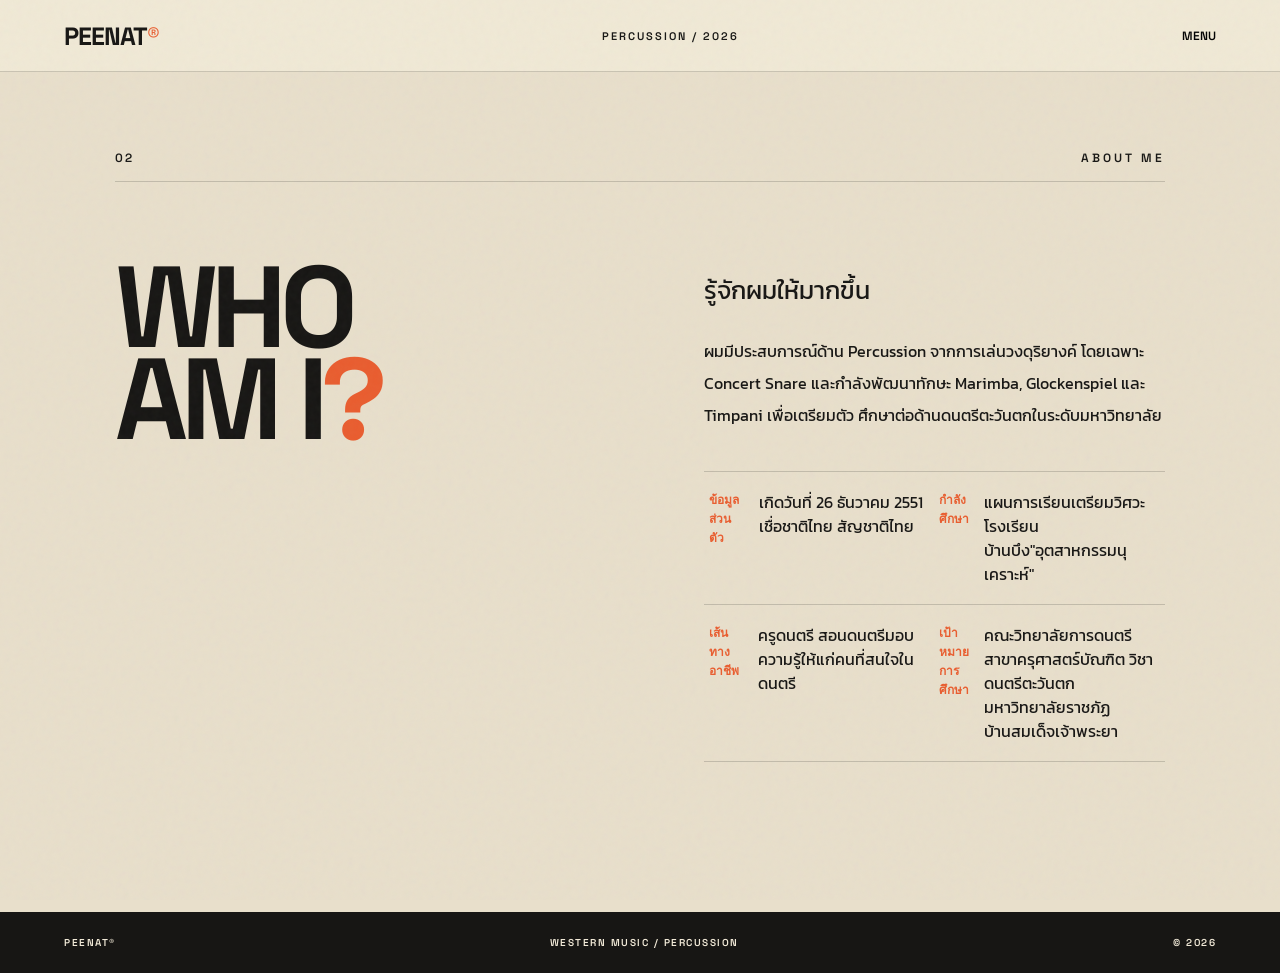
==== about.html @ ece26ba5 "Add files via upload" ====
<!DOCTYPE html>
<html lang="th">
<head>
  <meta charset="UTF-8">
  <meta name="viewport" content="width=device-width, initial-scale=1.0">
  <title>PEENAT — About</title>
  <link rel="preconnect" href="https://fonts.googleapis.com">
  <link rel="preconnect" href="https://fonts.gstatic.com" crossorigin>
  <link href="https://fonts.googleapis.com/css2?family=Kanit:wght@300;400;500;600;700&family=Space+Grotesk:wght@400;500;600;700&display=swap" rel="stylesheet">
  <link rel="stylesheet" href="style.css">
</head>
<body>

  <div class="grain"></div>

  <header class="topbar">
    <a href="index.html" class="brand">PEENAT<span>®</span></a>
    <div class="top-label">PERCUSSION / 2026</div>
    <button class="menu-toggle" aria-label="เปิดเมนู">MENU</button>
  </header>

  <nav class="mobile-nav">
    <a href="index.html">01 / HOME</a>
    <a href="about.html">02 / ABOUT</a>
    <a href="music.html">03 / MUSIC</a>
    <a href="portfolio.html">04 / PORTFOLIO</a>
    <a href="contact.html">05 / CONTACT</a>
  </nav>

  <main>
    <section id="about" class="about section">
      <div class="section-head">
        <span>02</span>
        <p>ABOUT ME</p>
      </div>

      <div class="about-layout">
        <div class="big-word">WHO<br>AM I<span>?</span></div>
        <div class="about-text">
          <p class="lead">
           รู้จักผมให้มากขึ้น 
          </p>
          <p>
            ผมมีประสบการณ์ด้าน Percussion จากการเล่นวงดุริยางค์
            โดยเฉพาะ Concert Snare และกำลังพัฒนาทักษะ
            Marimba, Glockenspiel และ Timpani เพื่อเตรียมตัว
            ศึกษาต่อด้านดนตรีตะวันตกในระดับมหาวิทยาลัย
          </p>

          <div class="facts">
            <div><b>ข้อมูลส่วนตัว</b><span>เกิดวันที่ 26 ธันวาคม 2551
เชื่อชาติไทย สัญชาติไทย</span></div>
            <div><b>กำลังศึกษา</b><span>แผนการเรียนเตรียมวิศวะ
โรงเรียนบ้านบึง"อุตสาหกรรมนุเคราะห์"</span></div>
            <div><b>เส้นทางอาชีพ</b><span>ครูดนตรี สอนดนตรีมอบความรู้ให้แก่คนที่สนใจในดนตรี</span></div>
            <div><b>เป้าหมายการศึกษา</b><span>คณะวิทยาลัยการดนตรี สาขาครุศาสตร์บัณฑิต วิชาดนตรีตะวันตก มหาวิทยาลัยราชภัฏบ้านสมเด็จเจ้าพระยา</span></div>
          </div>
        </div>
      </div>
    </section>
  </main>

  <footer>
    <span>PEENAT®</span>
    <span>WESTERN MUSIC / PERCUSSION</span>
    <span>© 2026</span>
  </footer>

  <script src="script.js"></script>
</body>
</html>
---- style.css ----
@import url('https://fonts.googleapis.com/css2?family=Kanit:wght@300;400;500;600;700&family=Space+Grotesk:wght@400;500;600;700&display=swap');

:root {
  --cream: #f2ead8;
  --paper: #e8dfcb;
  --ink: #171614;
  --orange: #e95d2f;
  --blue: #153e78;
  --line: rgba(23,22,20,.18);
}

* { box-sizing: border-box; margin: 0; padding: 0; }

html { scroll-behavior: smooth; }

body {
  background: var(--cream);
  color: var(--ink);
  font-family: "Kanit", sans-serif;
  overflow-x: hidden;
}

a { color: inherit; text-decoration: none; }

.grain {
  position: fixed;
  inset: 0;
  pointer-events: none;
  z-index: 999;
  opacity: .045;
  background-image: url("data:image/svg+xml,%3Csvg viewBox='0 0 180 180' xmlns='http://www.w3.org/2000/svg'%3E%3Cfilter id='n'%3E%3CfeTurbulence type='fractalNoise' baseFrequency='.8' numOctaves='3' stitchTiles='stitch'/%3E%3C/filter%3E%3Crect width='100%25' height='100%25' filter='url(%23n)' opacity='.8'/%3E%3C/svg%3E");
}

.topbar {
  height: 72px;
  padding: 0 5vw;
  display: flex;
  align-items: center;
  justify-content: space-between;
  border-bottom: 1px solid var(--line);
  position: fixed;
  inset: 0 0 auto;
  z-index: 50;
  background: rgba(242,234,216,.86);
  backdrop-filter: blur(10px);
}

.brand {
  font: 700 25px "Space Grotesk", sans-serif;
  letter-spacing: -1px;
}

.brand span { color: var(--orange); }

.top-label {
  font: 600 11px "Space Grotesk", sans-serif;
  letter-spacing: 2px;
}

.menu-toggle {
  border: 0;
  background: none;
  font: 600 12px "Space Grotesk", sans-serif;
  cursor: pointer;
}

.mobile-nav {
  position: fixed;
  top: 72px;
  right: 5vw;
  z-index: 49;
  display: none;
  flex-direction: column;
  background: var(--ink);
  color: var(--cream);
  padding: 22px;
  gap: 14px;
}

.mobile-nav.open { display: flex; }

.mobile-nav a { font: 600 13px "Space Grotesk", sans-serif; }

.hero {
  min-height: 100vh;
  padding: 130px 5vw 70px;
  display: grid;
  grid-template-columns: 70px 1fr 42%;
  gap: 25px;
  align-items: center;
  position: relative;
}

.hero-number,
.section-head span {
  font: 600 12px "Space Grotesk", sans-serif;
  letter-spacing: 2px;
}

.hero-number { align-self: start; padding-top: 20px; }

.hero-copy { position: relative; z-index: 2; }

.mini-title,
.section-head p {
  font: 600 12px "Space Grotesk", sans-serif;
  letter-spacing: 3px;
}

.hero h1 {
  font: 700 clamp(70px, 10vw, 150px) "Space Grotesk", sans-serif;
  line-height: .78;
  letter-spacing: -8px;
  margin: 24px 0 35px;
}

.hero h1 em {
  font-style: normal;
  color: var(--orange);
  margin-left: 65px;
}

.hero-description {
  max-width: 440px;
  font-size: 17px;
  line-height: 1.8;
}

.circle-link {
  margin-top: 28px;
  display: grid;
  place-items: center;
  width: 92px;
  height: 92px;
  border: 1px solid var(--ink);
  border-radius: 50%;
  font: 600 10px/1.5 "Space Grotesk", sans-serif;
  text-align: center;
  transition: .3s;
}

.circle-link:hover {
  background: var(--orange);
  color: white;
  border-color: var(--orange);
  transform: rotate(-12deg);
}

.portrait-stage {
  position: relative;
  justify-self: end;
  width: min(490px, 100%);
}

.portrait-frame {
  aspect-ratio: .78 / 1;
  overflow: hidden;
  background: var(--blue);
  border: 12px solid var(--ink);
  transform: rotate(3deg);
  box-shadow: 24px 24px 0 var(--orange);
}

.portrait-frame img {
  width: 100%;
  height: 100%;
  object-fit: cover;
  object-position: center top;
  filter: saturate(.8) contrast(1.05);
}

.portrait-caption {
  position: absolute;
  left: -35px;
  bottom: -35px;
  font: 600 10px "Space Grotesk", sans-serif;
  letter-spacing: 2px;
  transform: rotate(-90deg);
}

.stamp {
  position: absolute;
  right: -30px;
  top: 20px;
  background: var(--orange);
  color: white;
  width: 74px;
  height: 74px;
  border-radius: 50%;
  display: grid;
  place-items: center;
  text-align: center;
  font: 700 15px/1 "Space Grotesk", sans-serif;
  transform: rotate(12deg);
  border: 2px dashed white;
}

.hero-note {
  position: absolute;
  right: 2vw;
  bottom: 8vh;
  font: 700 12px/1.15 "Space Grotesk", sans-serif;
  letter-spacing: 2px;
  color: var(--blue);
  transform: rotate(-90deg);
}

.section { padding: 150px 9vw; }

.section-head {
  display: flex;
  align-items: center;
  gap: 18px;
  border-bottom: 1px solid var(--line);
  padding-bottom: 15px;
}

.section-head p { margin-left: auto; }

.about { background: var(--paper); }

.about-layout {
  display: grid;
  grid-template-columns: 1fr 1fr;
  gap: 10vw;
  margin-top: 80px;
  align-items: start;
}

.big-word {
  font: 700 clamp(65px, 9vw, 135px)/.8 "Space Grotesk", sans-serif;
  letter-spacing: -7px;
}

.big-word span { color: var(--orange); }

.about-text { padding-top: 10px; }

.about-text .lead {
  font-size: 25px;
  line-height: 1.5;
  margin-bottom: 25px;
}

.about-text > p:not(.lead) {
  font-size: 16px;
  line-height: 2;
  max-width: 570px;
}

.facts {
  display: grid;
  grid-template-columns: 1fr 1fr;
  border-top: 1px solid var(--line);
  margin-top: 40px;
}

.facts div {
  padding: 18px 5px;
  border-bottom: 1px solid var(--line);
  display: flex;
  gap: 15px;
}

.facts b {
  font: 600 12px "Space Grotesk", sans-serif;
  color: var(--orange);
}

.music {
  background: var(--ink);
  color: var(--cream);
}

.section-head.light { border-color: rgba(242,234,216,.25); }

.music-title {
  margin: 75px 0 90px;
  display: flex;
  justify-content: space-between;
  align-items: end;
}

.music-title h2 {
  font: 700 clamp(65px, 9vw, 135px)/.78 "Space Grotesk", sans-serif;
  letter-spacing: -7px;
}

.music-title h2 span { color: var(--orange); }

.music-circle {
  width: 125px;
  height: 125px;
  border: 1px solid var(--cream);
  border-radius: 50%;
  display: grid;
  place-items: center;
  text-align: center;
  font: 600 12px/1.5 "Space Grotesk", sans-serif;
  transform: rotate(8deg);
}

.instrument-row {
  display: grid;
  grid-template-columns: repeat(3, 1fr);
  border-top: 1px solid rgba(242,234,216,.25);
}

.instrument-row article {
  min-height: 230px;
  padding: 30px;
  border-right: 1px solid rgba(242,234,216,.25);
}

.instrument-row article:last-child { border-right: 0; }

.instrument-row span {
  color: var(--orange);
  font: 600 12px "Space Grotesk", sans-serif;
}

.instrument-row h3 {
  font: 700 35px "Space Grotesk", sans-serif;
  margin: 55px 0 10px;
}

.instrument-row p { color: #c8c1b2; }

.works { background: var(--cream); }

.portfolio-intro {
  max-width: 560px;
  margin-top: 30px;
  font-size: 16px;
  line-height: 1.8;
  color: #625e56;
}

.cert-grid {
  margin-top: 60px;
  display: grid;
  grid-template-columns: 1fr 1fr;
  gap: 45px;
}

.cert-card {
  background: var(--ink);
  color: var(--cream);
  border: 12px solid var(--ink);
  transition: transform .3s, box-shadow .3s;
}

.cert-card:hover {
  transform: rotate(-1deg);
  box-shadow: 16px 16px 0 var(--orange);
}

.cert-frame {
  position: relative;
  aspect-ratio: 4 / 3;
  overflow: hidden;
}

.cert-frame img {
  width: 100%;
  height: 100%;
  object-fit: cover;
  display: block;
  filter: saturate(.85) contrast(1.05);
  transition: transform .5s;
}

.cert-card:hover .cert-frame img { transform: scale(1.04); }

.cert-tag {
  position: absolute;
  top: 14px;
  left: 14px;
  background: var(--orange);
  color: #fff;
  font: 600 10px "Space Grotesk", sans-serif;
  letter-spacing: 1.5px;
  padding: 6px 10px;
}

.cert-body { padding: 24px 26px 30px; }

.cert-no {
  display: block;
  font: 600 11px "Space Grotesk", sans-serif;
  color: var(--orange);
  letter-spacing: 1.5px;
  margin-bottom: 10px;
}

.cert-card h3 {
  font: 700 22px "Space Grotesk", sans-serif;
  line-height: 1.3;
  margin-bottom: 10px;
}

.cert-card p {
  font-size: 14px;
  line-height: 1.7;
  color: #c8c1b2;
}

.quote {
  margin: 120px 0 30px;
  max-width: 850px;
  font-size: clamp(30px, 4vw, 55px);
  line-height: 1.25;
  font-weight: 500;
}

.contact {
  background: var(--orange);
  color: #fff;
  min-height: 80vh;
  padding: 110px 9vw;
  position: relative;
  overflow: hidden;
}

.contact-inner h2 {
  font: 700 clamp(80px, 13vw, 190px)/.78 "Space Grotesk", sans-serif;
  letter-spacing: -9px;
  margin: 40px 0 50px;
}

.contact-inner h2 span { color: var(--ink); }

.email {
  display: inline-block;
  border-bottom: 2px solid white;
  padding-bottom: 5px;
  font: 600 18px "Space Grotesk", sans-serif;
}

.contact-side {
  position: absolute;
  right: 7vw;
  bottom: 8vh;
  font: 700 14px/1.2 "Space Grotesk", sans-serif;
  transform: rotate(-90deg);
}

footer {
  padding: 24px 5vw;
  display: flex;
  justify-content: space-between;
  gap: 15px;
  font: 600 10px "Space Grotesk", sans-serif;
  letter-spacing: 1.5px;
  background: var(--ink);
  color: var(--cream);
}

@media (max-width: 900px) {
  .hero {
    grid-template-columns: 35px 1fr;
    padding-top: 120px;
  }

  .portrait-stage {
    grid-column: 2;
    justify-self: start;
    width: min(380px, 90%);
    margin-top: 45px;
  }

  .hero-note { display: none; }

  .about-layout { grid-template-columns: 1fr; gap: 55px; }

  .music-title { align-items: start; gap: 30px; }

  .instrument-row { grid-template-columns: 1fr; }

  .instrument-row article {
    border-right: 0;
    border-bottom: 1px solid rgba(242,234,216,.25);
  }
}

@media (max-width: 600px) {
  .top-label { display: none; }

  .hero {
    display: block;
    padding-left: 7vw;
    padding-right: 7vw;
  }

  .hero-number { margin-bottom: 35px; }

  .hero h1 {
    font-size: 68px;
    letter-spacing: -5px;
  }

  .hero h1 em { margin-left: 30px; }

  .portrait-stage { margin-top: 60px; width: 82%; }

  .section { padding: 100px 7vw; }

  .music-title { flex-direction: column; }

  .music-circle { align-self: end; }

  .facts { grid-template-columns: 1fr; }

  .cert-grid { grid-template-columns: 1fr; gap: 30px; }

  .contact-inner h2 {
    font-size: 78px;
    letter-spacing: -5px;
  }

  footer { flex-direction: column; }
}
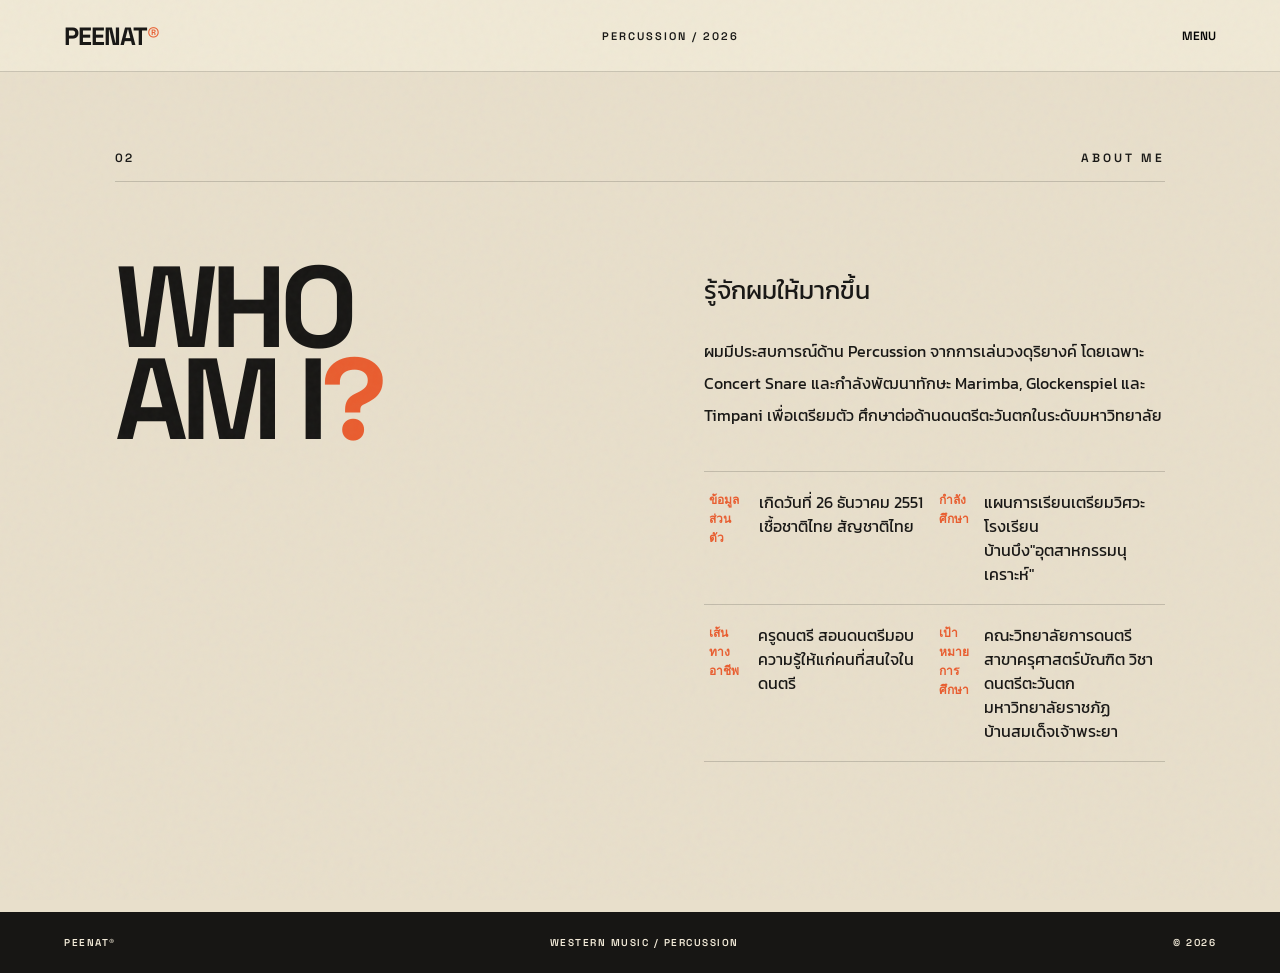
==== commit 51a6d7e2: "Update about.html" ====
--- a/about.html
+++ b/about.html
@@ -49,7 +49,7 @@
 
           <div class="facts">
             <div><b>ข้อมูลส่วนตัว</b><span>เกิดวันที่ 26 ธันวาคม 2551
-เชื่อชาติไทย สัญชาติไทย</span></div>
+เชื้อชาติไทย สัญชาติไทย</span></div>
             <div><b>กำลังศึกษา</b><span>แผนการเรียนเตรียมวิศวะ
 โรงเรียนบ้านบึง"อุตสาหกรรมนุเคราะห์"</span></div>
             <div><b>เส้นทางอาชีพ</b><span>ครูดนตรี สอนดนตรีมอบความรู้ให้แก่คนที่สนใจในดนตรี</span></div>
